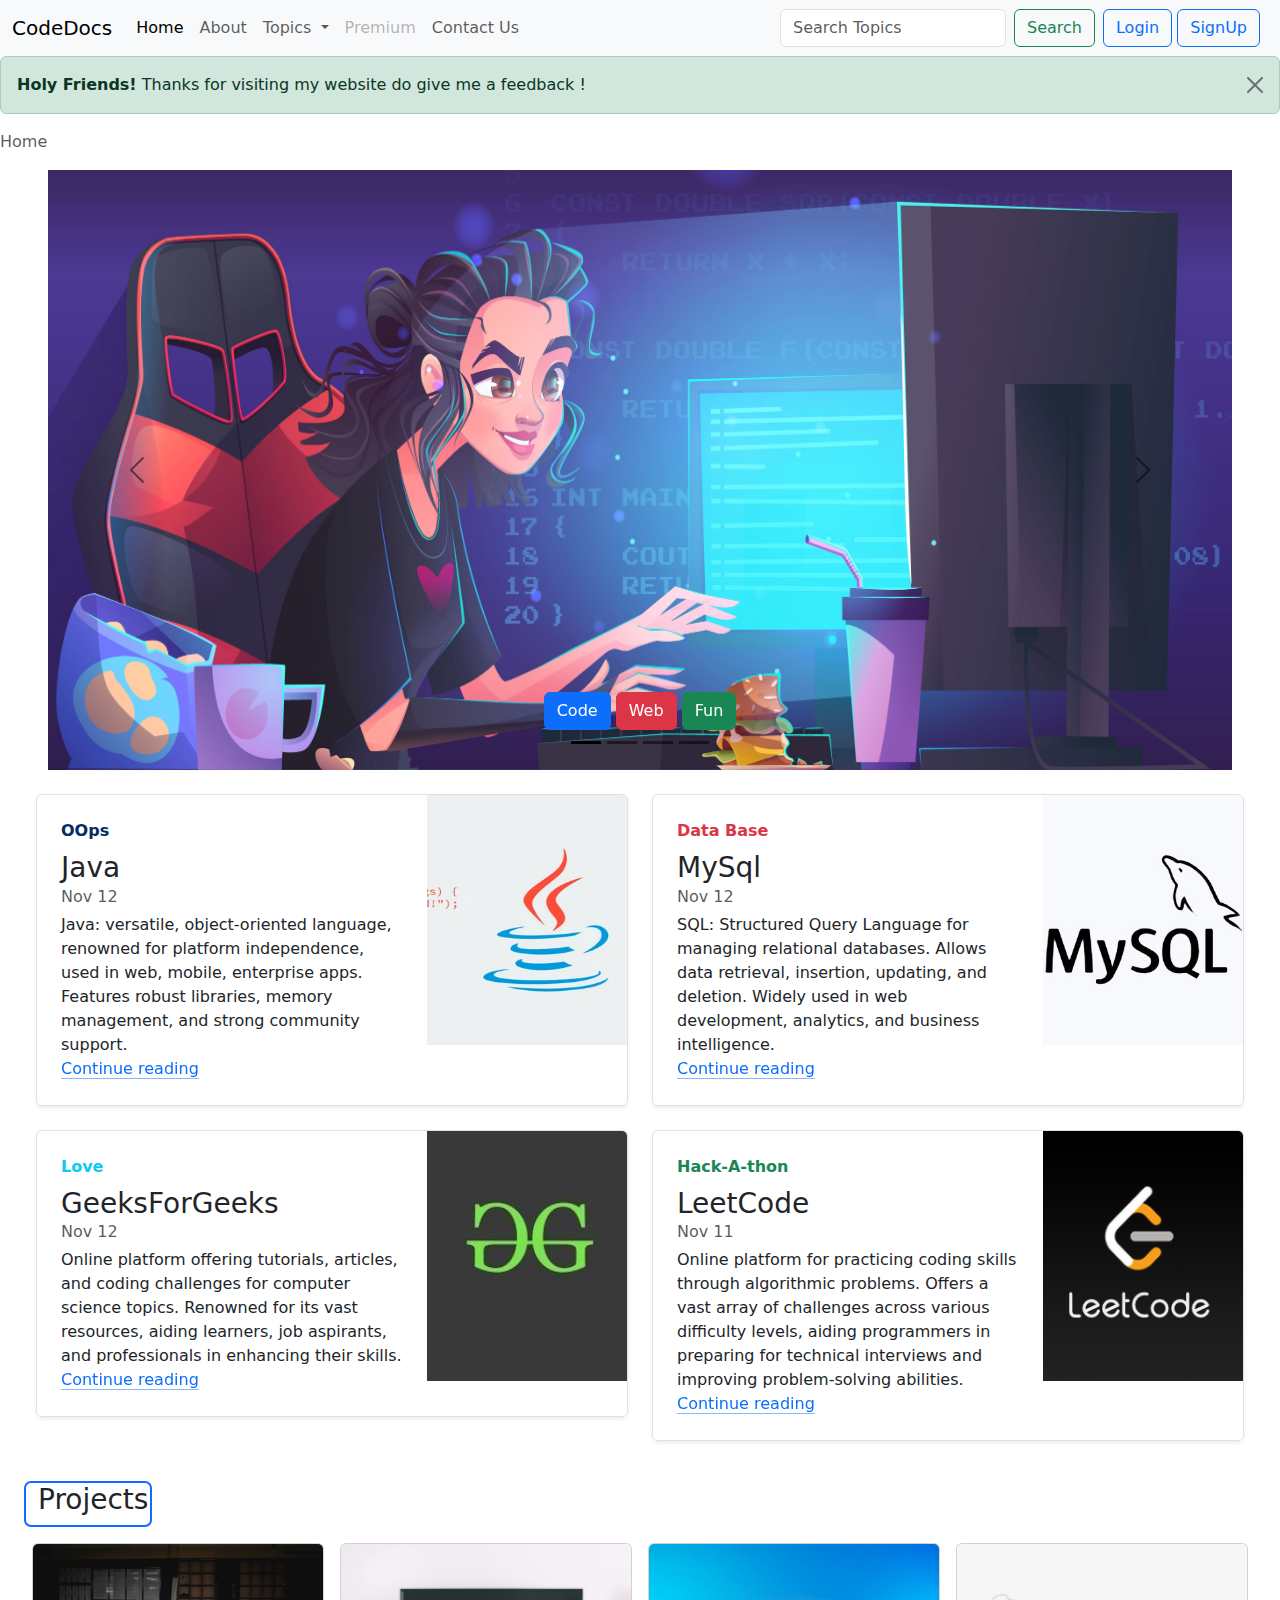
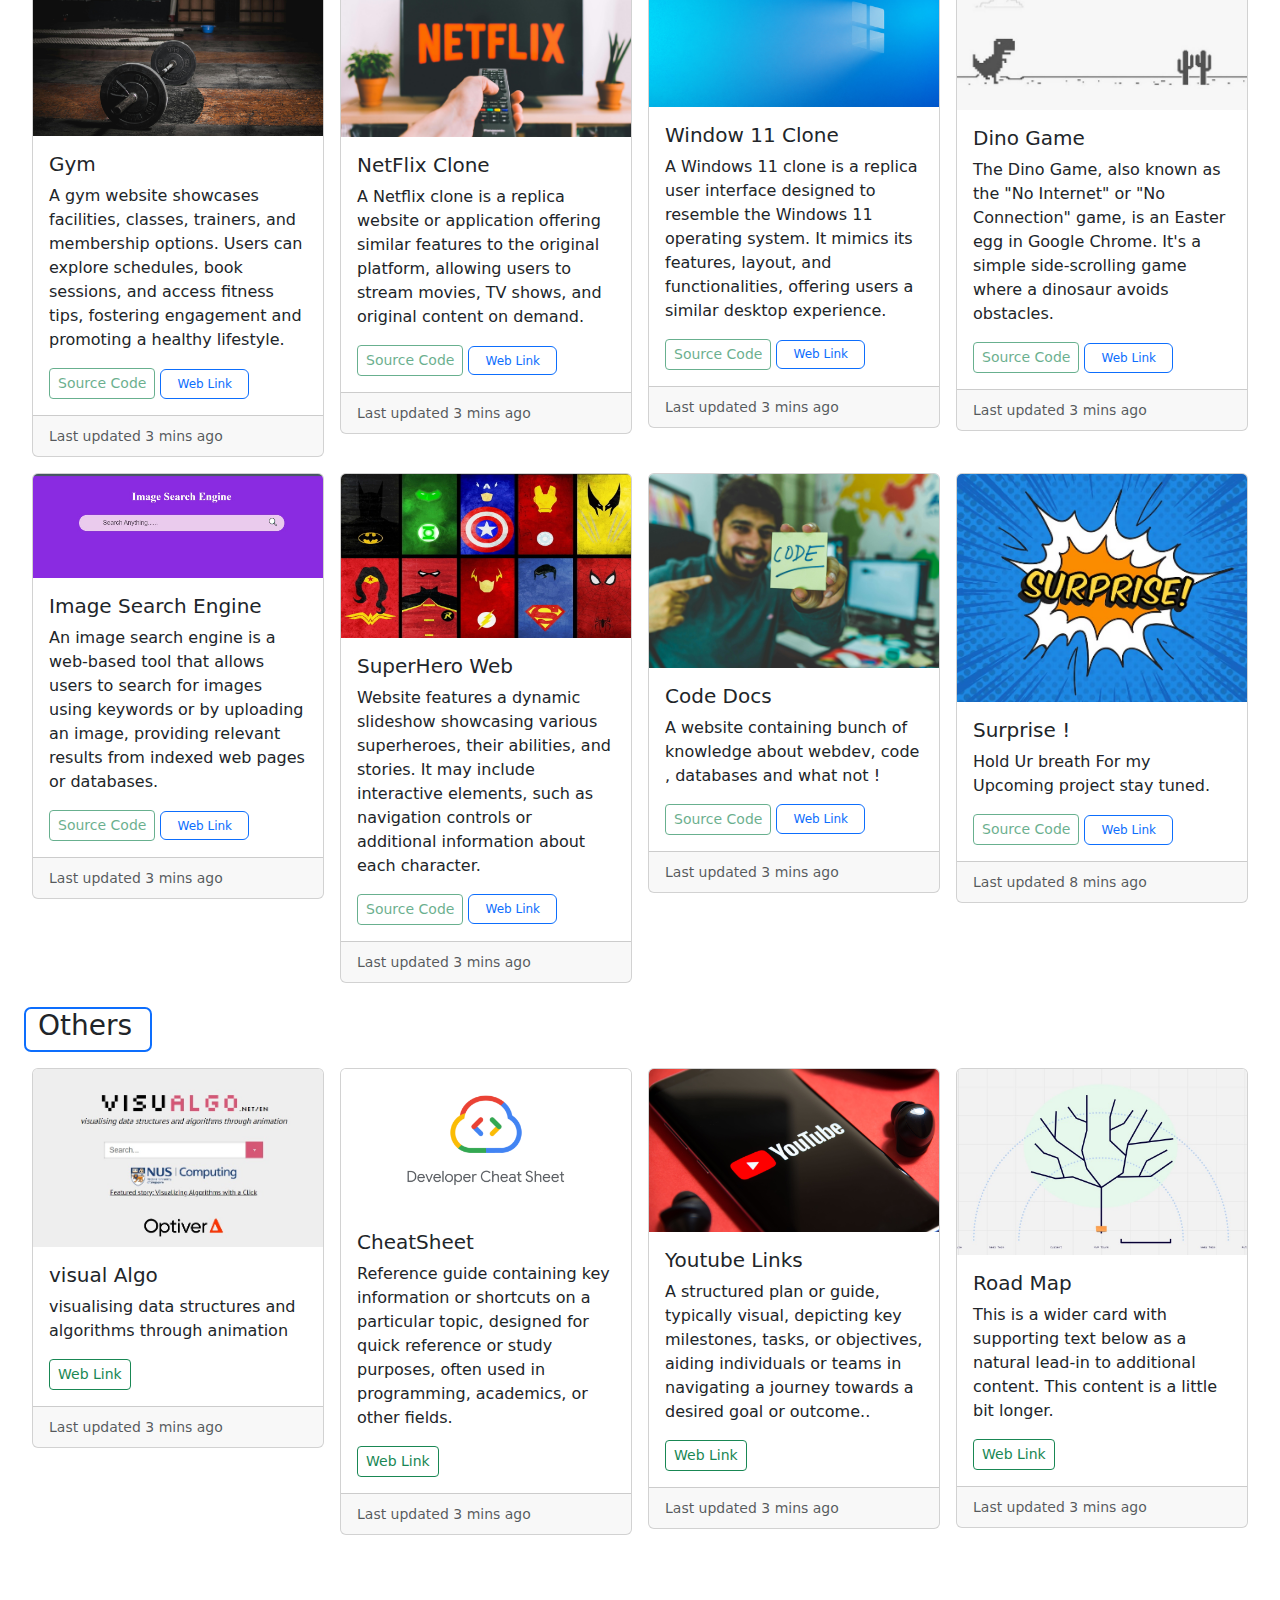
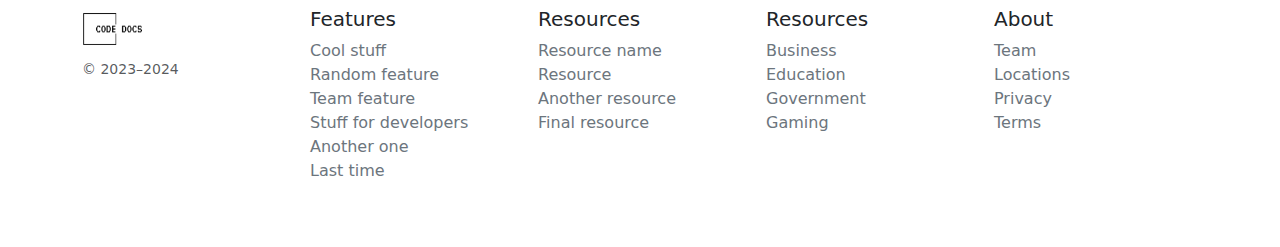
==== index.html @ 48eea084 "First Commit on 15 Mar 24" ====
<!doctype html>
<html lang="en">

<head>
    <meta charset="utf-8">
    <meta name="viewport" content="width=device-width, initial-scale=1">
    <title>CodeDocs : Learn What is best For You</title>
    <link href="https://cdn.jsdelivr.net/npm/bootstrap@5.3.3/dist/css/bootstrap.min.css" rel="stylesheet"
        integrity="sha384-QWTKZyjpPEjISv5WaRU9OFeRpok6YctnYmDr5pNlyT2bRjXh0JMhjY6hW+ALEwIH" crossorigin="anonymous">
    <link rel="stylesheet" href="style.css">
</head>

<body>
    <!-- Nav Bar -->
    <nav class="navbar navbar-expand-lg bg-body-tertiary">
        <div class="container-fluid">
            <a class="navbar-brand" href="index.html">CodeDocs</a>
            <button class="navbar-toggler" type="button" data-bs-toggle="collapse"
                data-bs-target="#navbarSupportedContent" aria-controls="navbarSupportedContent" aria-expanded="false"
                aria-label="Toggle navigation">
                <span class="navbar-toggler-icon"></span>
            </button>
            <div class="collapse navbar-collapse" id="navbarSupportedContent">
                <ul class="navbar-nav me-auto mb-2 mb-lg-0">
                    <li class="nav-item">
                        <a class="nav-link active" aria-current="page" href="index.html">Home</a>
                    </li>
                    <li class="nav-item">
                        <a class="nav-link" href="about.html">About</a>
                    </li>

                    <li class="nav-item dropdown">
                        <a class="nav-link dropdown-toggle" href="#" role="button" data-bs-toggle="dropdown"
                            aria-expanded="false">
                            Topics
                        </a>
                        <ul class="dropdown-menu">
                            <li><a class="dropdown-item" href="index.html#java">Java</a></li>
                            <li><a class="dropdown-item" href="index.html#Projects">Web-Dev</a></li>
                            <li>
                                <hr class="dropdown-divider">
                            </li>
                            <li><a class="dropdown-item" href="index.html#CheatSheet">CheatSheet</a></li>
                            <li><a class="dropdown-item" href="index.html#Roadmap">Roadmap</a></li>
                            <li><a class="dropdown-item" href="index.html#Youtube">YouTube Links</a></li>
                        </ul>
                    </li>
                    <li class="nav-item">
                        <a class="nav-link disabled" aria-disabled="true">Premium</a>
                    </li>
                    <li class="nav-item">
                        <a class="nav-link" href="contact.html">Contact Us</a>
                    </li>
                </ul>
                <form class="d-flex" role="search">
                    <input class="form-control me-2" type="search" placeholder="Search Topics" aria-label="Search">
                    <button class="btn btn-outline-success" type="submit">Search</button>
                </form>
                <div class="mx-2">
                    <button class="btn btn-outline-primary" data-bs-toggle="modal"
                        data-bs-target="#loginModal">Login</button>
                    <button class="btn btn-outline-primary" data-bs-toggle="modal"
                        data-bs-target="#signupModal">SignUp</button>
                </div>
            </div>
        </div>
    </nav>

    <!-- Aleart -->
    <div class="alert alert-success alert-dismissible fade show" role="alert">
        <strong>Holy Friends!</strong> Thanks for visiting my website do give me a feedback !
        <button type="button" class="btn-close" data-bs-dismiss="alert" aria-label="Close"></button>
    </div>
    <!-- Simple Bread Crumb -->
    <nav aria-label="breadcrumb">
        <ol class="breadcrumb">
            <li class="breadcrumb-item active" aria-current="page">Home</li>
        </ol>
    </nav>

    <!--Login Modal -->
    <div class="modal fade" id="loginModal" data-bs-backdrop="static" data-bs-keyboard="false" tabindex="-1"
        aria-labelledby="staticBackdropLabel" aria-hidden="true">
        <div class="modal-dialog">
            <div class="modal-content">
                <div class="modal-header">
                    <h1 class="modal-title fs-5" id="staticBackdropLabel">Welcome Back! Good to See You</h1>
                    <button type="button" class="btn-close" data-bs-dismiss="modal" aria-label="Close"></button>
                </div>
                <div class="modal-body">
                    <form>
                        <div class="mb-3">
                            <label for="exampleInputEmail1" class="form-label">Email</label>
                            <input type="email" class="form-control" id="exampleInputEmail1"
                                aria-describedby="emailHelp">
                            <div id="emailHelp" class="form-text">We'll never share your email with anyone else.</div>
                        </div>
                        <div class="mb-3">
                            <label for="exampleInputPassword1" class="form-label">Password</label>
                            <input type="password" class="form-control" id="exampleInputPassword1">
                        </div>
                        <div class="mb-3 form-check">
                            <input type="checkbox" class="form-check-input" id="exampleCheck1">
                            <label class="form-check-label" for="exampleCheck1">I Agree</label>
                        </div>
                        <button type="submit" class="btn btn-primary">login</button>
                    </form>
                </div>
                <div class="modal-footer">
                    <button type="button" class="btn btn-secondary" data-bs-dismiss="modal">Close</button>
                </div>
            </div>
        </div>
    </div>

    <!--Signup Modal -->
    <div class="modal fade" id="signupModal" data-bs-backdrop="static" data-bs-keyboard="false" tabindex="-1"
        aria-labelledby="staticBackdropLabel" aria-hidden="true">
        <div class="modal-dialog">
            <div class="modal-content">
                <div class="modal-header">
                    <h1 class="modal-title fs-5" id="staticBackdropLabel">Be a CodeDocs Family</h1>
                    <button type="button" class="btn-close" data-bs-dismiss="modal" aria-label="Close"></button>
                </div>
                <div class="modal-body">
                    <form>
                        <div class="mb-3">
                            <label for="eexampleInputEmail1" class="form-label">Name</label>
                            <input type="text" class="form-control" aria-describedby="emailHelp">
                        </div>
                        <div class="mb-3">
                            <label for="exampleInputEmail1" class="form-label">Email address</label>
                            <input type="email" class="form-control" id="exampleInputEmail1"
                                aria-describedby="emailHelp">
                            <div id="emailHelp" class="form-text">We'll never share your email with anyone else.</div>
                        </div>
                        <div class="mb-3">
                            <label for="exampleInputPassword1" class="form-label">Password</label>
                            <input type="password" class="form-control" id="exampleInputPassword1">
                        </div>
                        <div class="mb-3">
                            <label for="cexampleInputPassword1" class="form-label">Confirm Password</label>
                            <input type="password" class="form-control" id="exampleInputPassword1">
                        </div>
                        <div class="mb-3 form-check">
                            <input type="checkbox" class="form-check-input" id="exampleCheck1">
                            <label class="form-check-label" for="exampleCheck1">I Agree</label>
                        </div>
                        <button type="submit" class="btn btn-primary">Creat Account</button>
                    </form>
                </div>
                <div class="modal-footer">
                    <button type="button" class="btn btn-secondary" data-bs-dismiss="modal">Close</button>
                </div>
            </div>
        </div>
    </div>

    <!-- Slider -->
    <div id="carouselExampleDark" class="carousel carousel-dark slide mx-5">
        <div class="carousel-indicators">
            <button type="button" data-bs-target="#carouselExampleDark" data-bs-slide-to="0" class="active"
                aria-current="true" aria-label="Slide 1"></button>
            <button type="button" data-bs-target="#carouselExampleDark" data-bs-slide-to="1"
                aria-label="Slide 2"></button>
            <button type="button" data-bs-target="#carouselExampleDark" data-bs-slide-to="2"
                aria-label="Slide 3"></button>
            <button type="button" data-bs-target="#carouselExampleDark" data-bs-slide-to="3"
                aria-label="Slide 4"></button>
        </div>
        <div class="carousel-inner">
            <div class="carousel-item active" data-bs-interval="1000">
                <img src="01.jpg" class="d-block w-100" alt="i1.jpg">
                <div class="carousel-caption d-none d-md-block" style="color: #fff;">
                    <!-- <h2>First slide label</h2>
                    <p>Some representative placeholder content for the first slide.</p> -->
                    <button type="button" class="btn btn-primary">Code</button>
                    <button type="button" class="btn btn-danger">Web</button>
                    <button type="button" class="btn btn-success">Fun</button>
                </div>
            </div>
            <div class="carousel-item" data-bs-interval="500">
                <img src="02.jpg" class="d-block w-100" alt="i1.jpg">
                <div class="carousel-caption d-none d-md-block">
                    <!-- <h2>Second slide label</h2>
                    <p>Some representative placeholder content for the second slide.</p> -->
                </div>
            </div>
            <div class="carousel-item">
                <img src="slide5.jpg" class="d-block w-100" alt="i1.jpg">
                <div class="carousel-caption d-none d-md-block">
                    <!-- <h2>Third slide label</h2>
                    <p>Some representative placeholder content for the third slide.</p> -->
                </div>
            </div>
            <div class="carousel-item">
                <img src="slide6.jpg" class="d-block w-100" alt="i1.jpg">
                <div class="carousel-caption d-none d-md-block">
                    <!-- <h2>Third slide label</h2>
                    <p>Some representative placeholder content for the third slide.</p> -->
                </div>
            </div>
        </div>
        <button class="carousel-control-prev" type="button" data-bs-target="#carouselExampleDark" data-bs-slide="prev">
            <span class="carousel-control-prev-icon" aria-hidden="true"></span>
            <span class="visually-hidden">Previous</span>
        </button>
        <button class="carousel-control-next" type="button" data-bs-target="#carouselExampleDark" data-bs-slide="next">
            <span class="carousel-control-next-icon" aria-hidden="true"></span>
            <span class="visually-hidden">Next</span>
        </button>
    </div>

    <!-- BLog post -->
    <div class="row mb-2 mx-4 my-4">
        <div class="col-md-6">
            <div class="row g-0 border rounded overflow-hidden flex-md-row mb-4 shadow-sm h-md-250 position-relative">
                <div class="col p-4 d-flex flex-column position-static">
                    <strong class="d-inline-block mb-2 text-primary-emphasis">OOps</strong>
                    <h3 id="java" class="mb-0">Java</h3>
                    <div class="mb-1 text-body-secondary">Nov 12</div>
                    <p class="card-text mb-auto">Java: versatile, object-oriented language, renowned for platform
                        independence, used in web, mobile, enterprise apps. Features robust libraries, memory
                        management, and strong community support.</p>
                    <a href="java.html" class="icon-link gap-1 icon-link-hover stretched-link">
                        Continue reading
                        <svg class="bi">
                            <use xlink:href="#chevron-right"></use>
                        </svg>
                    </a>
                </div>
                <div class="col-auto d-none d-lg-block">
                    <img class="bd-placeholder-img" width="200" height="250" src="java.png" alt="">
                </div>
            </div>
        </div>
        <div class="col-md-6">
            <div class="row g-0 border rounded overflow-hidden flex-md-row mb-4 shadow-sm h-md-250 position-relative">
                <div class="col p-4 d-flex flex-column position-static">
                    <strong class="d-inline-block mb-2 text-danger">Data Base</strong>
                    <h3 id="mysql" class="mb-0">MySql</h3>
                    <div class="mb-1 text-body-secondary">Nov 12</div>
                    <p class="card-text mb-auto">SQL: Structured Query Language for managing relational databases.
                        Allows data retrieval, insertion, updating, and deletion. Widely used in web development,
                        analytics, and business intelligence.</p>
                    <a href="sql.html" class="icon-link gap-1 icon-link-hover stretched-link">
                        Continue reading
                        <svg class="bi">
                            <use xlink:href="#chevron-right"></use>
                        </svg>
                    </a>
                </div>
                <div class="col-auto d-none d-lg-block">
                    <img class="bd-placeholder-img" width="200" height="250" src="mysql.jpg" alt="">
                    <!-- Unsplash Api Free -->
                    <!-- https://source.unsplash.com/random/900×700/?pc -->
                </div>
            </div>
        </div>
        <div class="col-md-6">
            <div class="row g-0 border rounded overflow-hidden flex-md-row mb-4 shadow-sm h-md-250 position-relative">
                <div class="col p-4 d-flex flex-column position-static">
                    <strong class="d-inline-block mb-2 text-info">Love</strong>
                    <h3 class="mb-0">GeeksForGeeks</h3>
                    <div class="mb-1 text-body-secondary">Nov 12</div>
                    <p class="card-text mb-auto">Online platform offering tutorials, articles, and coding challenges for
                        computer science topics. Renowned for its vast resources, aiding learners, job aspirants, and
                        professionals in enhancing their skills.</p>
                    <a href="https://www.geeksforgeeks.org/top-100-data-structure-and-algorithms-dsa-interview-questions-topic-wise/?ref=footer"
                        class="icon-link gap-1 icon-link-hover stretched-link">
                        Continue reading
                        <svg class="bi">
                            <use xlink:href="#chevron-right"></use>
                        </svg>
                    </a>
                </div>
                <div class="col-auto d-none d-lg-block">
                    <img class="bd-placeholder-img" width="200" height="250" src="gkg.jpg" alt="">
                </div>
            </div>
        </div>
        <div class="col-md-6">
            <div class="row g-0 border rounded overflow-hidden flex-md-row mb-4 shadow-sm h-md-250 position-relative">
                <div class="col p-4 d-flex flex-column position-static">
                    <strong class="d-inline-block mb-2 text-success">Hack-A-thon</strong>
                    <h3 class="mb-0">LeetCode</h3>
                    <div class="mb-1 text-body-secondary">Nov 11</div>
                    <p class="mb-auto">Online platform for practicing coding skills through algorithmic problems. Offers
                        a vast array of challenges across various difficulty levels, aiding programmers in preparing for
                        technical interviews and improving problem-solving abilities.</p>
                    <a href="https://leetcode.com/studyplan/leetcode-75/"
                        class="icon-link gap-1 icon-link-hover stretched-link">
                        Continue reading
                        <svg class="bi">
                            <use xlink:href="#chevron-right"></use>
                        </svg>
                    </a>
                </div>
                <div class="col-auto d-none d-lg-block">
                    <img class="bd-placeholder-img" width="200" height="250" src="LC.png" alt="">

                </div>
            </div>
        </div>
    </div>
    <div id="Projects" class="container mx-4 my-3" style="">
        <h3>Projects</h3>
    </div>
    <!-- Cards -->
    <div class="row row-cols-1 row-cols-md-4 g-3 mx-4 mb-4">
        <div class="col">
            <div id="java" class="card h-90">
                <img src="gym.jpg" class="card-img-top" alt="i3.jpg">
                <div class="card-body">
                    <h5 class="card-title">Gym</h5>
                    <p class="card-text">A gym website showcases facilities, classes, trainers, and membership options.
                        Users can explore schedules, book sessions, and access fitness tips, fostering engagement and
                        promoting a healthy lifestyle.</p>
                    <button type="button" class="btn btn-outline-success btn-sm disabled" data-bs-toggle="popover"
                        data-bs-title="Popover title"
                        data-bs-content="And here's some amazing content. It's very engaging. Right?">Source
                        Code</button>
                    <button type="button" class="btn btn-outline-primary"
                        style="--bs-btn-padding-y: .3rem; --bs-btn-padding-x: 1rem; --bs-btn-font-size: .75rem;"
                        onclick="window.open('https://abhishek26102002.github.io/Project-1--Gym-Website/', '_blank')">
                        Web Link
                    </button>

                </div>
                <div class="card-footer">
                    <small class="text-body-secondary">Last updated 3 mins ago</small>
                </div>
            </div>
        </div>
        <div class="col">
            <div class="card h-90">
                <img src="netflix.jpg" class="card-img-top" alt="i3.jpg">
                <div class="card-body">
                    <h5 class="card-title">NetFlix Clone</h5>
                    <p class="card-text">A Netflix clone is a replica website or application offering similar features
                        to the original platform, allowing users to stream movies, TV shows, and original content on
                        demand.</p>
                    <button type="button" class="btn btn-outline-success btn-sm disabled">Source Code</button>
                    <button type="button" class="btn btn-outline-primary"
                        style="--bs-btn-padding-y: .3rem; --bs-btn-padding-x: 1rem; --bs-btn-font-size: .75rem;"
                        onclick="window.open('https://abhishek26102002.github.io/Project-02-NetFlix-Clone/', '_blank')">
                        Web Link
                    </button>


                </div>
                <div class="card-footer">
                    <small class="text-body-secondary">Last updated 3 mins ago</small>
                </div>
            </div>
        </div>
        <div class="col">
            <div class="card h-90">
                <img src="Window.jpg" class="card-img-top" alt="i3.jpg">
                <div class="card-body">
                    <h5 class="card-title">Window 11 Clone</h5>
                    <p class="card-text">A Windows 11 clone is a replica user interface designed to resemble the Windows
                        11 operating system. It mimics its features, layout, and functionalities, offering users a
                        similar desktop experience.</p>
                    <button type="button" class="btn btn-outline-success btn-sm disabled">Source Code</button>
                    <button type="button" class="btn btn-outline-primary"
                        style="--bs-btn-padding-y: .3rem; --bs-btn-padding-x: 1rem; --bs-btn-font-size: .75rem;"
                        onclick="window.open('https://abhishek26102002.github.io/Project-04-Windows-Clone/', '_blank')">
                        Web Link
                    </button>

                </div>
                <div class="card-footer">
                    <small class="text-body-secondary">Last updated 3 mins ago</small>
                </div>
            </div>
        </div>
        <div class="col">
            <div class="card h-90">
                <img src="dino.jpg" class="card-img-top" alt="i3.jpg">
                <div class="card-body">
                    <h5 class="card-title">Dino Game</h5>
                    <p class="card-text">The Dino Game, also known as the "No Internet" or "No Connection" game, is an
                        Easter egg in Google Chrome. It's a simple side-scrolling game where a dinosaur avoids
                        obstacles.</p>
                    <button type="button" class="btn btn-outline-success btn-sm disabled">Source Code</button>
                    <button type="button" class="btn btn-outline-primary"
                        style="--bs-btn-padding-y: .3rem; --bs-btn-padding-x: 1rem; --bs-btn-font-size: .75rem;"
                        onclick="window.open('https://abhishek26102002.github.io/Project-5-game/', '_blank')">
                        Web Link
                    </button>

                </div>
                <div class="card-footer">
                    <small class="text-body-secondary">Last updated 3 mins ago</small>
                </div>
            </div>
        </div>
        <div class="col">
            <div class="card h-90">
                <img src="image.jpg" class="card-img-top" alt="i3.jpg">
                <div class="card-body">
                    <h5 class="card-title">Image Search Engine</h5>
                    <p class="card-text">An image search engine is a web-based tool that allows users to search for
                        images using keywords or by uploading an image, providing relevant results from indexed web
                        pages or databases.</p>
                    <button type="button" class="btn btn-outline-success btn-sm disabled">Source Code</button>
                    <button type="button" class="btn btn-outline-primary"
                        style="--bs-btn-padding-y: .3rem; --bs-btn-padding-x: 1rem; --bs-btn-font-size: .75rem;"
                        onclick="window.open('https://abhishek26102002.github.io/Project-5-Image-Search-Engine/', '_blank')">
                        Web Link
                    </button>

                </div>
                <div class="card-footer">
                    <small class="text-body-secondary">Last updated 3 mins ago</small>
                </div>
            </div>
        </div>
        <div class="col">
            <div class="card h-90">
                <img src="superhero.jpg" class="card-img-top" alt="i3.jpg">
                <div class="card-body">
                    <h5 class="card-title">SuperHero Web</h5>
                    <p class="card-text">Website features a dynamic slideshow showcasing various superheroes, their
                        abilities, and stories. It may include interactive elements, such as navigation controls or
                        additional information about each character.</p>
                    <button type="button" class="btn btn-outline-success btn-sm disabled">Source Code</button>
                    <button type="button" class="btn btn-outline-primary"
                        style="--bs-btn-padding-y: .3rem; --bs-btn-padding-x: 1rem; --bs-btn-font-size: .75rem;"
                        onclick="window.open('https://abhishek26102002.github.io/Project-07-SuperHero-Slider/', '_blank')">
                        Web Link
                    </button>

                </div>
                <div class="card-footer">
                    <small class="text-body-secondary">Last updated 3 mins ago</small>
                </div>
            </div>
        </div>
        <div class="col">
            <div class="card h-90">
                <img src="code.jpg" class="card-img-top" alt="i3.jpg">
                <div class="card-body">
                    <h5 class="card-title">Code Docs</h5>
                    <p class="card-text">A website containing bunch of knowledge about webdev, code , databases and what
                        not !
                    </p>
                    <button type="button" class="btn btn-outline-success btn-sm disabled">Source Code</button>
                    <button type="button" class="btn btn-outline-primary"
                        style="--bs-btn-padding-y: .3rem; --bs-btn-padding-x: 1rem; --bs-btn-font-size: .75rem;"
                        onclick="window.open('index.html', '_blank')">
                        Web Link
                    </button>

                </div>
                <div class="card-footer">
                    <small class="text-body-secondary">Last updated 3 mins ago</small>
                </div>
            </div>
        </div>
        <div class="col">
            <div class="card h-90">
                <img src="surprise.jpg" class="card-img-top" alt="i3.jpg">
                <div class="card-body">
                    <h5 class="card-title">Surprise !</h5>
                    <p class="card-text">Hold Ur breath For my Upcoming project stay tuned.</p>
                    <button type="button" class="btn btn-outline-success btn-sm disabled">Source Code</button>
                    <button type="button" class="btn btn-outline-primary"
                        style="--bs-btn-padding-y: .3rem; --bs-btn-padding-x: 1rem; --bs-btn-font-size: .75rem;"
                        onclick="window.open('', '_blank')">
                        Web Link
                    </button>

                </div>
                <div class="card-footer">
                    <small class="text-body-secondary">Last updated 8 mins ago</small>
                </div>
            </div>
        </div>
    </div>

    <!-- Other Section -->
    <div id="Projects" class="container mx-4 my-3" style="">
        <h3 >Others</h3>
    </div>
    <div class="row row-cols-1 row-cols-md-4 g-3 mx-4 mb-4">
        <div class="col">
            <div class="card h-90">
                <img id="visualAlgo" src="visualAlgo.jpg" class="card-img-top" alt="i3.jpg">
                <div class="card-body">
                    <h5 class="card-title">visual Algo</h5>
                    <p class="card-text">visualising data structures and algorithms through animation</p>
                    <button type="button" class="btn btn-outline-success btn-sm"
                        onclick="window.open('https://visualgo.net/en', '_blank')">Web Link</button>
                </div>
                <div class="card-footer">
                    <small class="text-body-secondary">Last updated 3 mins ago</small>
                </div>
            </div>
        </div>
        <div class="col">
            <div class="card h-90">
                <img id="CheatSheet" src="CheatSheet.png" class="card-img-top" alt="i3.jpg">
                <div class="card-body">
                    <h5 class="card-title">CheatSheet</h5>
                    <p class="card-text">Reference guide containing key information or shortcuts on a particular topic,
                        designed for quick reference or study purposes, often used in programming, academics, or other
                        fields.</p>
                    <button type="button" class="btn btn-outline-success btn-sm"
                        onclick="window.open('https://www.codecademy.com/resources/cheatsheets/all', '_blank')">Web
                        Link</button>
                </div>
                <div class="card-footer">
                    <small class="text-body-secondary">Last updated 3 mins ago</small>
                </div>
            </div>
        </div>
        <div class="col">
            <div class="card h-90">
                <img id="Youtube" src="Youtube.jpg" class="card-img-top" alt="i3.jpg">
                <div class="card-body">
                    <h5 class="card-title">Youtube Links</h5>
                    <p class="card-text">A structured plan or guide, typically visual, depicting key milestones, tasks,
                        or objectives, aiding individuals or teams in navigating a journey towards a desired goal or
                        outcome..</p>
                    <button type="button" class="btn btn-outline-success btn-sm"
                        onclick="window.open('https://www.youtube.com/@CodeWithHarry', '_blank')">Web Link</button>
                </div>
                <div class="card-footer">
                    <small class="text-body-secondary">Last updated 3 mins ago</small>
                </div>
            </div>
        </div>
        <div class="col">
            <div class="card h-90">
                <img id="Roadmap" src="Roadmap.jpg" class="card-img-top" alt="i3.jpg">
                <div class="card-body">
                    <h5 class="card-title">Road Map</h5>
                    <p class="card-text">This is a wider card with supporting text below as a natural lead-in to
                        additional content. This content is a little bit longer.</p>
                    <button type="button" class="btn btn-outline-success btn-sm"
                        onclick="window.open('https://whimsical.com/dsa-roadmap-codeandebug-2ERY7B6qco2zg5LdawHsLE', '_blank')">Web
                        Link</button>

                </div>
                <div class="card-footer">
                    <small class="text-body-secondary">Last updated 3 mins ago</small>
                </div>
            </div>
        </div>
    </div>

    <!-- Footer -->
    <footer class="container py-5">
        <div class="row">
            <div class="col-12 col-md">
                <img src="logo.png" alt="" width="74" height="44" fill="none" stroke="currentColor"
                    stroke-linecap="round" stroke-linejoin="round" stroke-width="2" class="d-block mb-2" role="img"
                    viewBox="0 0 24 24">
                <small class="d-block mb-3 text-body-secondary">© 2023–2024</small>
            </div>
            <div class="col-6 col-md">
                <h5>Features</h5>
                <ul class="list-unstyled text-small">
                    <li><a class="link-secondary text-decoration-none" href="#">Cool stuff</a></li>
                    <li><a class="link-secondary text-decoration-none" href="#">Random feature</a></li>
                    <li><a class="link-secondary text-decoration-none" href="#">Team feature</a></li>
                    <li><a class="link-secondary text-decoration-none" href="#">Stuff for developers</a></li>
                    <li><a class="link-secondary text-decoration-none" href="#">Another one</a></li>
                    <li><a class="link-secondary text-decoration-none" href="#">Last time</a></li>
                </ul>
            </div>
            <div class="col-6 col-md">
                <h5>Resources</h5>
                <ul class="list-unstyled text-small">
                    <li><a class="link-secondary text-decoration-none" href="#">Resource name</a></li>
                    <li><a class="link-secondary text-decoration-none" href="#">Resource</a></li>
                    <li><a class="link-secondary text-decoration-none" href="#">Another resource</a></li>
                    <li><a class="link-secondary text-decoration-none" href="#">Final resource</a></li>
                </ul>
            </div>
            <div class="col-6 col-md">
                <h5>Resources</h5>
                <ul class="list-unstyled text-small">
                    <li><a class="link-secondary text-decoration-none" href="#">Business</a></li>
                    <li><a class="link-secondary text-decoration-none" href="#">Education</a></li>
                    <li><a class="link-secondary text-decoration-none" href="#">Government</a></li>
                    <li><a class="link-secondary text-decoration-none" href="#">Gaming</a></li>
                </ul>
            </div>
            <div class="col-6 col-md">
                <h5>About</h5>
                <ul class="list-unstyled text-small">
                    <li><a class="link-secondary text-decoration-none" href="about.html">Team</a></li>
                    <li><a class="link-secondary text-decoration-none" href="about.html">Locations</a></li>
                    <li><a class="link-secondary text-decoration-none" href="about.html">Privacy</a></li>
                    <li><a class="link-secondary text-decoration-none" href="about.html">Terms</a></li>
                </ul>
            </div>
        </div>
    </footer>
    <script src="script.js"></script>
    <script src="https://cdn.jsdelivr.net/npm/bootstrap@5.3.3/dist/js/bootstrap.bundle.min.js"
        integrity="sha384-YvpcrYf0tY3lHB60NNkmXc5s9fDVZLESaAA55NDzOxhy9GkcIdslK1eN7N6jIeHz"
        crossorigin="anonymous"></script>
</body>

</html>
---- style.css ----
.carousel-item img {
  height: 600px;
  opacity: 0.9;
}
/* #Roadmap, #Youtube ,#CheatSheet{
    width: 70%;
} */
.box {
  display: flex;
  align-items: center;
  justify-content: center;
  margin: 20px;
  padding: 20px;
}
#aboutform {
  width: 50%;
}
#Accordian {
  width: 60%;
}
#Projects {
  border: 2px solid #0d6efd;
  display: block;
  width: 10%;
  border-radius: 7px;
}
#sql {
  border: 2px solid #cbd8eb;
  display: block;
  width: 20%;
  border-radius: 7px;
  margin-left: 110px;
}
@media only screen and (max-width: 600px) {
  .carousel-item img {
    height: 156px;
  }
  .mx-5 {
    margin-left: 10px !important;
    margin-right: 10px !important;
  }
  #Accordian {
    width: 100%;
  }
  #aboutform {
    width: 100%;
  }
  #Projects {
    width: 30%;
  }
  #sql {
    margin-left: 56px;
    width: 60%;
  }
  .mx-3{
    margin-bottom: -2rem !important;
  }
  #textsql{
    width: 100%;
    padding: 5px;
  }
}
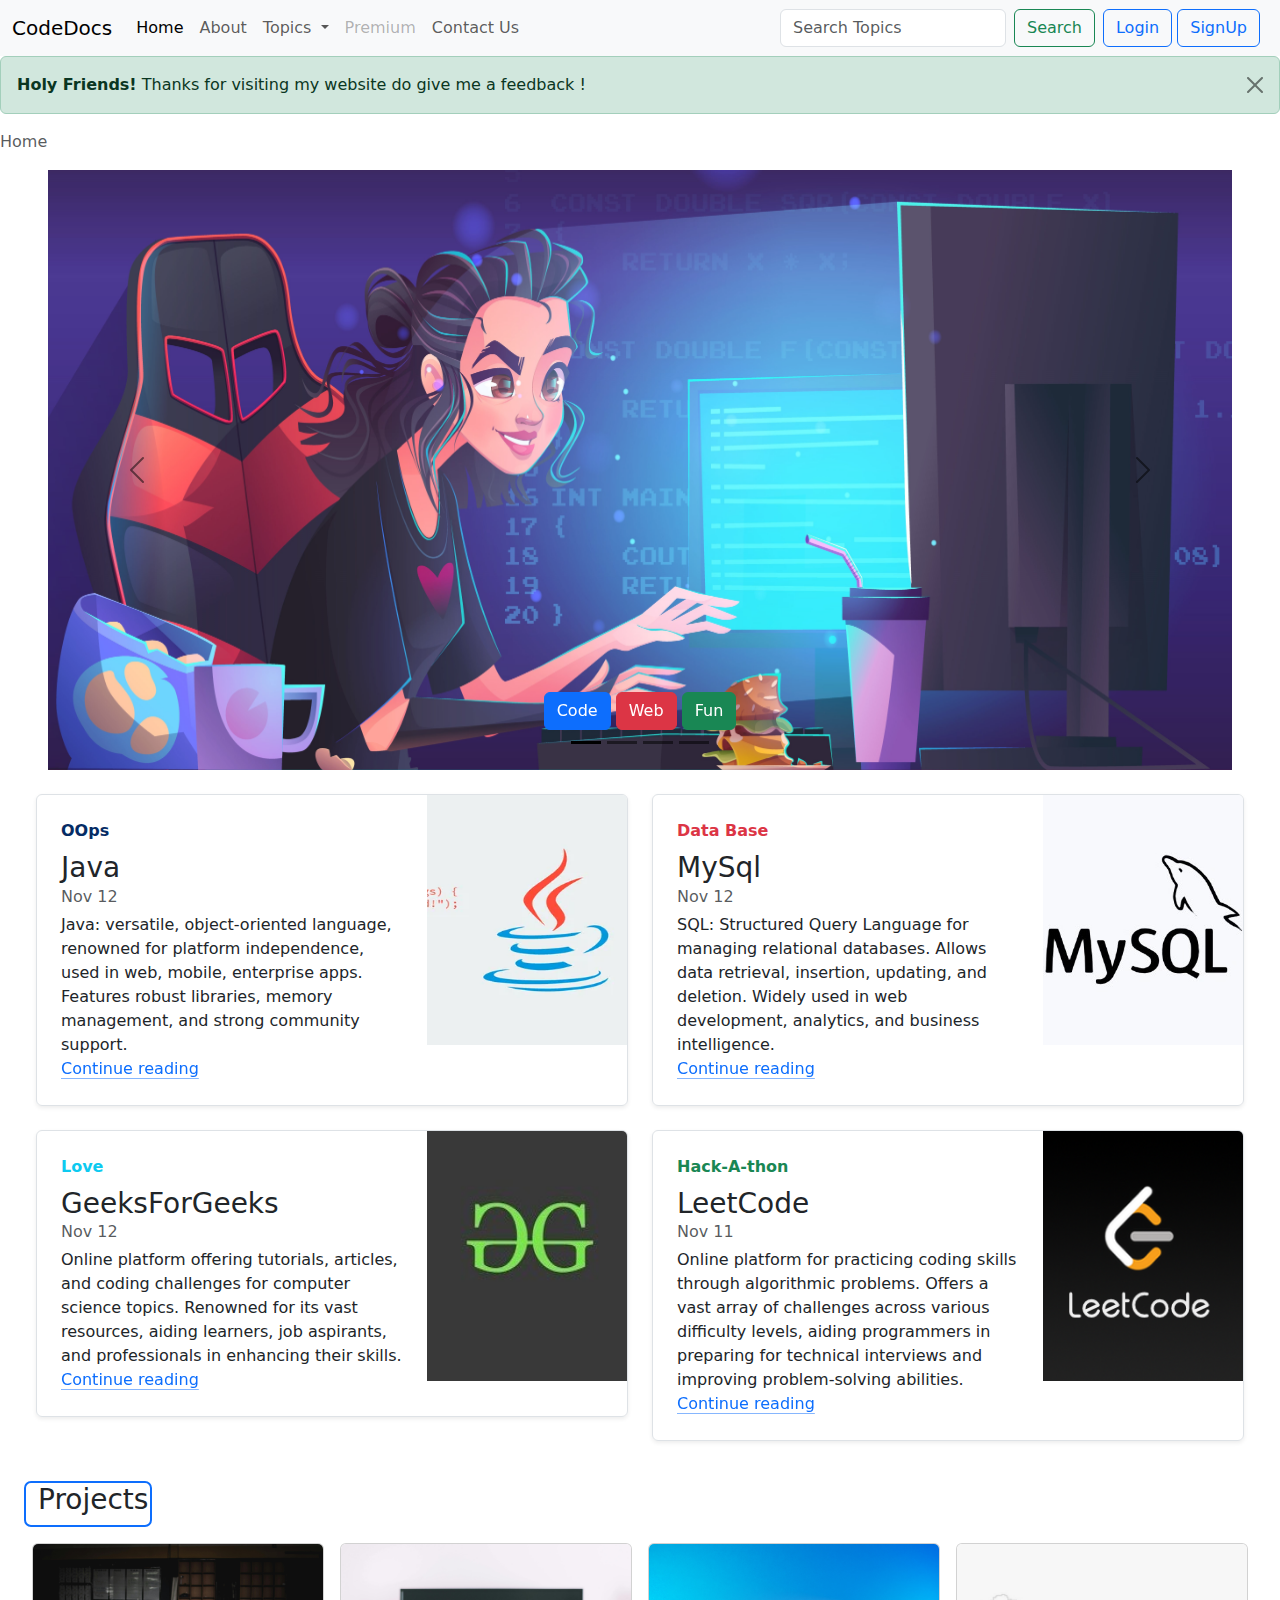
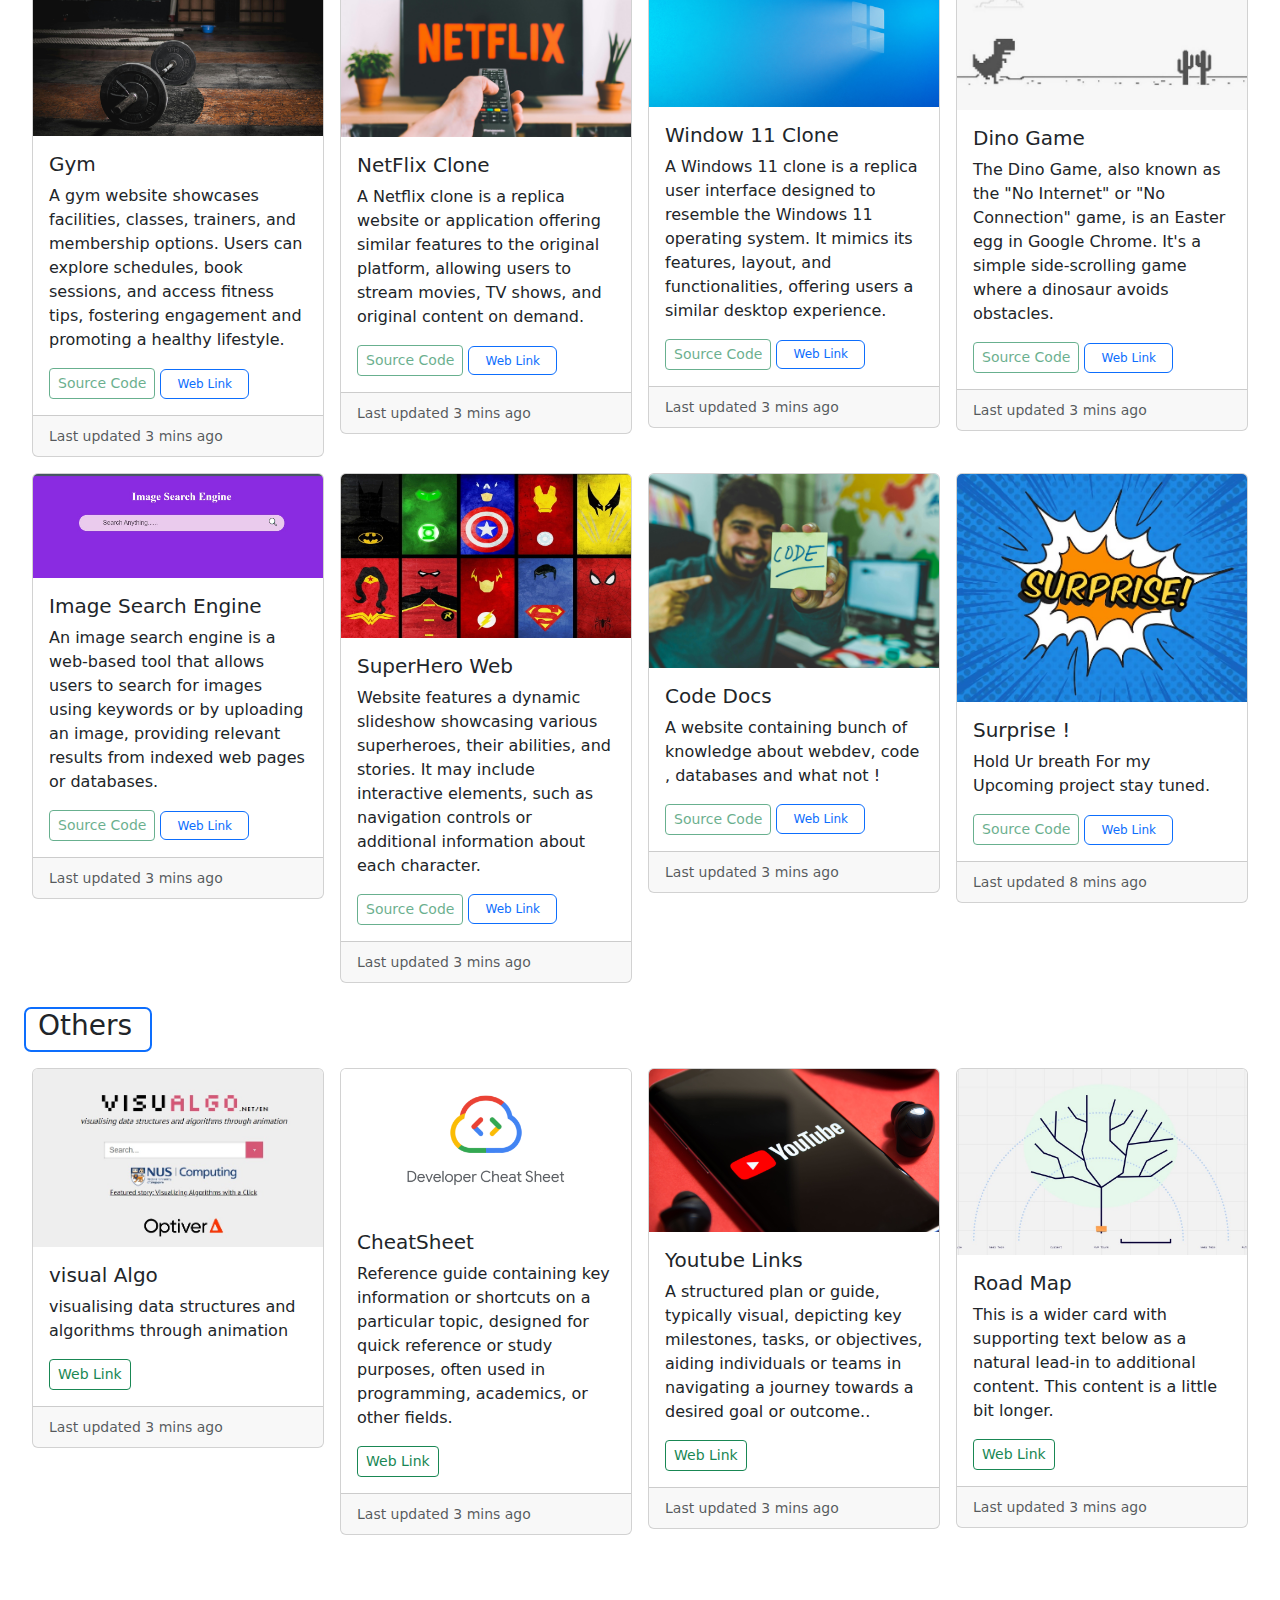
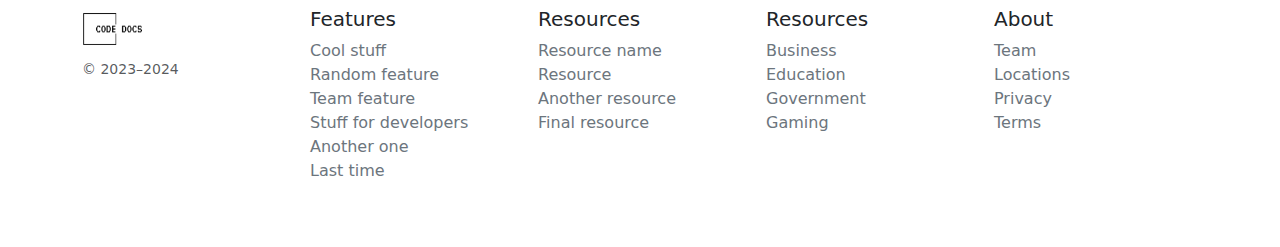
==== commit 964e6ea6: "Update index.html" ====
--- a/index.html
+++ b/index.html
@@ -343,7 +343,7 @@
                     <button type="button" class="btn btn-outline-success btn-sm disabled">Source Code</button>
                     <button type="button" class="btn btn-outline-primary"
                         style="--bs-btn-padding-y: .3rem; --bs-btn-padding-x: 1rem; --bs-btn-font-size: .75rem;"
-                        onclick="window.open('https://abhishek26102002.github.io/Project-02-NetFlix-Clone/', '_blank')">
+                        onclick="window.open('https://abhishek26102002.github.io/Project-03-NetFlix-Clone/', '_blank')">
                         Web Link
                     </button>
 
@@ -606,4 +606,4 @@
         crossorigin="anonymous"></script>
 </body>
 
-</html>+</html>
